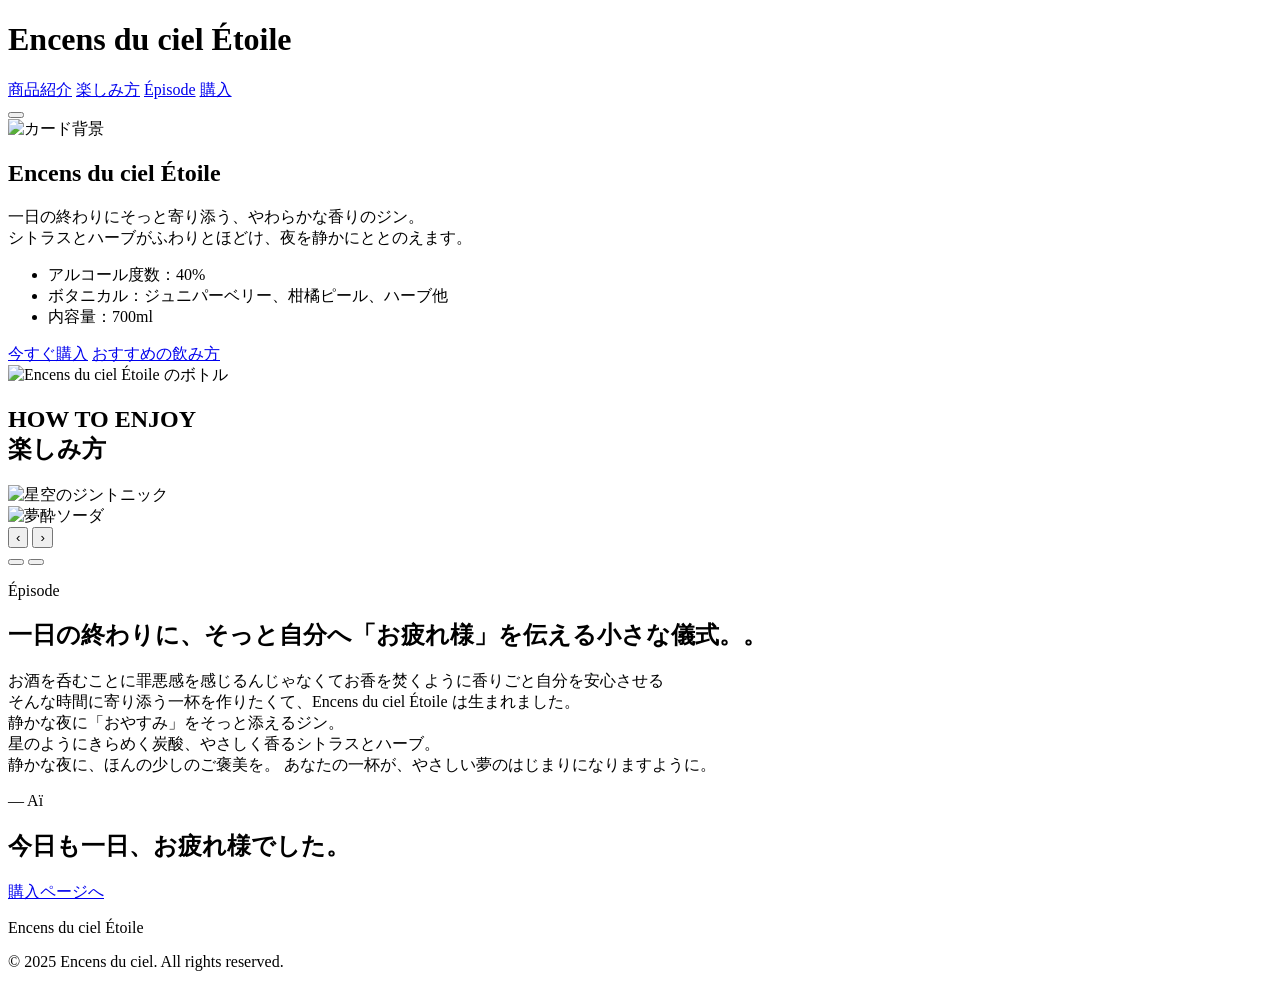
==== index.html @ f519b834 "fix folder structure" ====
<!doctype html>
<html lang="ja">
<head>
<meta charset="utf-8">
<meta name="viewport" content="width=device-width, initial-scale=1.0">	
<title>Encens du ciel Étoile</title>
<link rel="stylesheet" href="encens-du-ciel-etoile/css/style.css?v=10">

</head>

<body>
	 <!-- 固定ヘッダー -->
  <header class="site-header">
    <div class="inner">
      <h1 class="logo">Encens du ciel Étoile</h1>
      <nav class="site-nav">
        <a href="#product">商品紹介</a>
        <a href="#recipes">楽しみ方</a>
        <a href="#episode">Épisode</a>
        <a href="#cta">購入</a>
      </nav>
		<button class="nav-toggle" aria-label="メニューを開く">
  <span></span>
  <span></span>
  <span></span>
</button>
    </div>
  </header>
	
<section class="hero">
    <div class="card-area">
		<!-- カード背景画像 -->
		<img class="card-bg" src="encens-du-ciel-etoile/images/cardtop.png" alt="カード背景">
	</div>
</section>

<section id="product" class="product">
  <div class="product__inner">
    <!-- テキスト側 -->
    <div class="product__copy">
      <h2 class="product__title">Encens du ciel Étoile</h2>
      <p class="product__lead">
        一日の終わりにそっと寄り添う、やわらかな香りのジン。<br>
        シトラスとハーブがふわりとほどけ、夜を静かにととのえます。
      </p>

      <ul class="product__points">
        <li>アルコール度数：40%</li>
        <li>ボタニカル：ジュニパーベリー、柑橘ピール、ハーブ他</li>
        <li>内容量：700ml</li>
      </ul>

      <div class="product__ctas">
        <a href="#cta" class="btn btn--primary">今すぐ購入</a>
        <a href="#recipes" class="btn btn--ghost">おすすめの飲み方</a>
      </div>
    </div>

    <!-- 画像側 -->
    <div class="product__media">
      <img src="encens-du-ciel-etoile/images/bottle.png" alt="Encens du ciel Étoile のボトル" class="product__bottle">
    </div>
  </div>
</section>
	
	<section id="recipes" class="recipes">
  <!--<h2 class="recipes__title">楽しみ方</h2>-->
		<h2 class="recipes__title"><span>HOW TO ENJOY</span><br>楽しみ方</h2>
  <!-- スライダーはこの下に今のままでOK -->
<div class="recipe-slider" aria-live="polite">
    <div class="slide is-active">
      <img src="encens-du-ciel-etoile/images/hoshizora-tonic.png" alt="星空のジントニック">
    </div>
    <div class="slide">
      <img src="encens-du-ciel-etoile/images/yumeyoi-soda.png" alt="夢酔ソーダ">
    </div>

    <button class="nav prev" aria-label="前へ">‹</button>
    <button class="nav next" aria-label="次へ">›</button>

    <div class="dots">
      <button data-index="0" class="is-active" aria-label="1枚目へ"></button>
      <button data-index="1" aria-label="2枚目へ"></button>
    </div>
  </div>
</section>
	
	<section id="episode" class="episode">
  <div class="episode__inner">
    <p class="episode__eyebrow">Épisode</p>
    <h2 class="episode__title">一日の終わりに、そっと自分へ「お疲れ様」を伝える小さな儀式。。</h2>

    <p class="episode__text">
   お酒を呑むことに罪悪感を感じるんじゃなくてお香を焚くように香りごと自分を安心させる<br>
	  そんな時間に寄り添う一杯を作りたくて、Encens du ciel Étoile は生まれました。<br>
      静かな夜に「おやすみ」をそっと添えるジン。<br>
	  星のようにきらめく炭酸、やさしく香るシトラスとハーブ。<br>
      静かな夜に、ほんの少しのご褒美を。
      あなたの一杯が、やさしい夢のはじまりになりますように。
	
    </p>
    <div class="episode__signature">— Aï</div>
  </div>
</section>
	
<section  id="cta" class="cta">
  <div class="cta__inner">
    <h2 class="cta__title">今日も一日、お疲れ様でした。</h2>
    <a href="#" class="btn btn--cta">購入ページへ</a>
  </div>
</section>
	
<script>
(() => {
  const slider = document.querySelector('.recipe-slider');
  const slides = [...slider.querySelectorAll('.slide')];
  const dots   = [...slider.querySelectorAll('.dots button')];
  const prev   = slider.querySelector('.prev');
  const next   = slider.querySelector('.next');

  let i = 0, timer;

  function show(n){
    slides[i].classList.remove('is-active');
    dots[i].classList.remove('is-active');
    i = (n + slides.length) % slides.length;
    slides[i].classList.add('is-active');
    dots[i].classList.add('is-active');
  }

  function play(){
    stop();
    timer = setInterval(() => show(i+1), 5000); // 5秒ごと
  }
  function stop(){ if (timer) clearInterval(timer); }

  // 矢印 & ドット
  prev.addEventListener('click', () => { show(i-1); play(); });
  next.addEventListener('click', () => { show(i+1); play(); });
  dots.forEach((d, idx) => d.addEventListener('click', () => { show(idx); play(); }));

  // ホバーで一時停止（任意）
  slider.addEventListener('mouseenter', stop);
  slider.addEventListener('mouseleave', play);

  play();
})();
</script>	

	<footer class="site-footer">
  <div class="footer__inner">
    <p class="footer__brand">Encens du ciel Étoile</p>
    <p class="footer__copy">© 2025 Encens du ciel. All rights reserved.</p>
  </div>
</footer>
	
<script>
  const navToggle = document.querySelector('.nav-toggle');
  const siteNav = document.querySelector('.site-nav');

  navToggle.addEventListener('click', () => {
    navToggle.classList.toggle('active');
    siteNav.classList.toggle('active');
  });
</script>	
</body>
</html>
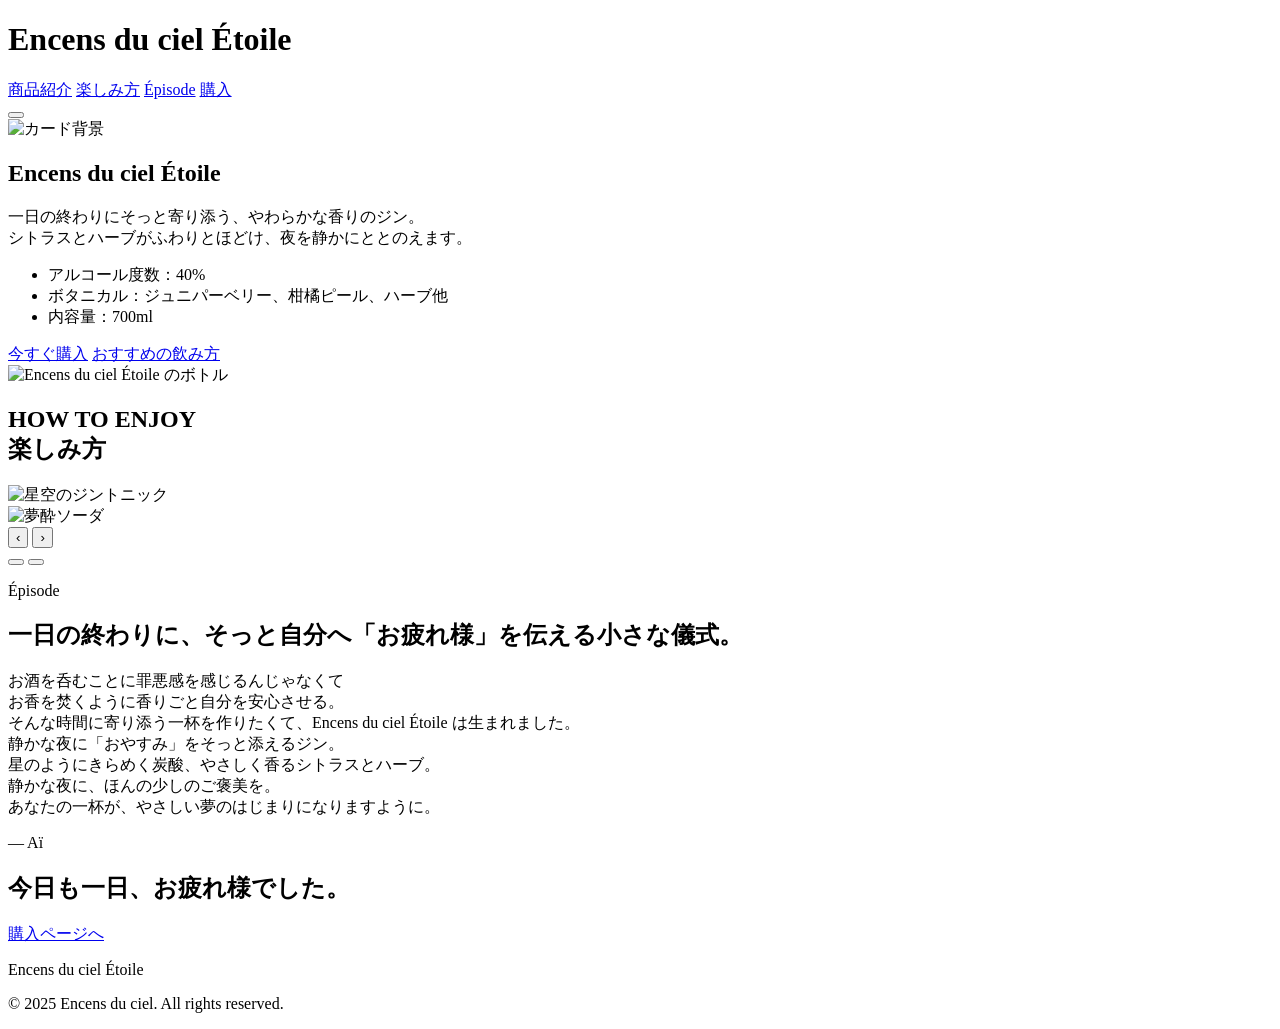
==== commit 0d9a89dc: "new" ====
--- a/index.html
+++ b/index.html
@@ -2,14 +2,13 @@
 <html lang="ja">
 <head>
 <meta charset="utf-8">
-<meta name="viewport" content="width=device-width, initial-scale=1.0">	
+<meta name="viewport" content="width=device-width, initial-scale=1.0"> 
 <title>Encens du ciel Étoile</title>
-<link rel="stylesheet" href="encens-du-ciel-etoile/css/style.css?v=10">
-
+<link rel="stylesheet" href="/encens-du-ciel-etoile/css/style.css?v=10">
 </head>
 
 <body>
-	 <!-- 固定ヘッダー -->
+  <!-- 固定ヘッダー -->
   <header class="site-header">
     <div class="inner">
       <h1 class="logo">Encens du ciel Étoile</h1>
@@ -19,149 +18,138 @@
         <a href="#episode">Épisode</a>
         <a href="#cta">購入</a>
       </nav>
-		<button class="nav-toggle" aria-label="メニューを開く">
-  <span></span>
-  <span></span>
-  <span></span>
-</button>
+      <button class="nav-toggle" aria-label="メニューを開く">
+        <span></span>
+        <span></span>
+        <span></span>
+      </button>
     </div>
   </header>
-	
-<section class="hero">
+
+  <section class="hero">
     <div class="card-area">
-		<!-- カード背景画像 -->
-		<img class="card-bg" src="encens-du-ciel-etoile/images/cardtop.png" alt="カード背景">
-	</div>
-</section>
+      <img class="card-bg" src="/encens-du-ciel-etoile/images/cardtop.png" alt="カード背景">
+    </div>
+  </section>
 
-<section id="product" class="product">
-  <div class="product__inner">
-    <!-- テキスト側 -->
-    <div class="product__copy">
-      <h2 class="product__title">Encens du ciel Étoile</h2>
-      <p class="product__lead">
-        一日の終わりにそっと寄り添う、やわらかな香りのジン。<br>
-        シトラスとハーブがふわりとほどけ、夜を静かにととのえます。
-      </p>
+  <section id="product" class="product">
+    <div class="product__inner">
+      <div class="product__copy">
+        <h2 class="product__title">Encens du ciel Étoile</h2>
+        <p class="product__lead">
+          一日の終わりにそっと寄り添う、やわらかな香りのジン。<br>
+          シトラスとハーブがふわりとほどけ、夜を静かにととのえます。
+        </p>
 
-      <ul class="product__points">
-        <li>アルコール度数：40%</li>
-        <li>ボタニカル：ジュニパーベリー、柑橘ピール、ハーブ他</li>
-        <li>内容量：700ml</li>
-      </ul>
+        <ul class="product__points">
+          <li>アルコール度数：40%</li>
+          <li>ボタニカル：ジュニパーベリー、柑橘ピール、ハーブ他</li>
+          <li>内容量：700ml</li>
+        </ul>
 
-      <div class="product__ctas">
-        <a href="#cta" class="btn btn--primary">今すぐ購入</a>
-        <a href="#recipes" class="btn btn--ghost">おすすめの飲み方</a>
+        <div class="product__ctas">
+          <a href="#cta" class="btn btn--primary">今すぐ購入</a>
+          <a href="#recipes" class="btn btn--ghost">おすすめの飲み方</a>
+        </div>
+      </div>
+
+      <div class="product__media">
+        <img src="/encens-du-ciel-etoile/images/bottle.png" alt="Encens du ciel Étoile のボトル" class="product__bottle">
       </div>
     </div>
+  </section>
 
-    <!-- 画像側 -->
-    <div class="product__media">
-      <img src="encens-du-ciel-etoile/images/bottle.png" alt="Encens du ciel Étoile のボトル" class="product__bottle">
+  <section id="recipes" class="recipes">
+    <h2 class="recipes__title"><span>HOW TO ENJOY</span><br>楽しみ方</h2>
+    <div class="recipe-slider" aria-live="polite">
+      <div class="slide is-active">
+        <img src="/encens-du-ciel-etoile/images/hoshizora-tonic.png" alt="星空のジントニック">
+      </div>
+      <div class="slide">
+        <img src="/encens-du-ciel-etoile/images/yumeyoi-soda.png" alt="夢酔ソーダ">
+      </div>
+
+      <button class="nav prev" aria-label="前へ">‹</button>
+      <button class="nav next" aria-label="次へ">›</button>
+
+      <div class="dots">
+        <button data-index="0" class="is-active" aria-label="1枚目へ"></button>
+        <button data-index="1" aria-label="2枚目へ"></button>
+      </div>
     </div>
-  </div>
-</section>
-	
-	<section id="recipes" class="recipes">
-  <!--<h2 class="recipes__title">楽しみ方</h2>-->
-		<h2 class="recipes__title"><span>HOW TO ENJOY</span><br>楽しみ方</h2>
-  <!-- スライダーはこの下に今のままでOK -->
-<div class="recipe-slider" aria-live="polite">
-    <div class="slide is-active">
-      <img src="encens-du-ciel-etoile/images/hoshizora-tonic.png" alt="星空のジントニック">
+  </section>
+
+  <section id="episode" class="episode">
+    <div class="episode__inner">
+      <p class="episode__eyebrow">Épisode</p>
+      <h2 class="episode__title">一日の終わりに、そっと自分へ「お疲れ様」を伝える小さな儀式。</h2>
+      <p class="episode__text">
+        お酒を呑むことに罪悪感を感じるんじゃなくて<br>
+        お香を焚くように香りごと自分を安心させる。<br>
+        そんな時間に寄り添う一杯を作りたくて、Encens du ciel Étoile は生まれました。<br>
+        静かな夜に「おやすみ」をそっと添えるジン。<br>
+        星のようにきらめく炭酸、やさしく香るシトラスとハーブ。<br>
+        静かな夜に、ほんの少しのご褒美を。<br>
+        あなたの一杯が、やさしい夢のはじまりになりますように。
+      </p>
+      <div class="episode__signature">— Aï</div>
     </div>
-    <div class="slide">
-      <img src="encens-du-ciel-etoile/images/yumeyoi-soda.png" alt="夢酔ソーダ">
+  </section>
+
+  <section id="cta" class="cta">
+    <div class="cta__inner">
+      <h2 class="cta__title">今日も一日、お疲れ様でした。</h2>
+      <a href="#" class="btn btn--cta">購入ページへ</a>
     </div>
+  </section>
 
-    <button class="nav prev" aria-label="前へ">‹</button>
-    <button class="nav next" aria-label="次へ">›</button>
+  <footer class="site-footer">
+    <div class="footer__inner">
+      <p class="footer__brand">Encens du ciel Étoile</p>
+      <p class="footer__copy">© 2025 Encens du ciel. All rights reserved.</p>
+    </div>
+  </footer>
 
-    <div class="dots">
-      <button data-index="0" class="is-active" aria-label="1枚目へ"></button>
-      <button data-index="1" aria-label="2枚目へ"></button>
-    </div>
-  </div>
-</section>
-	
-	<section id="episode" class="episode">
-  <div class="episode__inner">
-    <p class="episode__eyebrow">Épisode</p>
-    <h2 class="episode__title">一日の終わりに、そっと自分へ「お疲れ様」を伝える小さな儀式。。</h2>
+  <script>
+    (() => {
+      const slider = document.querySelector('.recipe-slider');
+      const slides = [...slider.querySelectorAll('.slide')];
+      const dots   = [...slider.querySelectorAll('.dots button')];
+      const prev   = slider.querySelector('.prev');
+      const next   = slider.querySelector('.next');
+      let i = 0, timer;
 
-    <p class="episode__text">
-   お酒を呑むことに罪悪感を感じるんじゃなくてお香を焚くように香りごと自分を安心させる<br>
-	  そんな時間に寄り添う一杯を作りたくて、Encens du ciel Étoile は生まれました。<br>
-      静かな夜に「おやすみ」をそっと添えるジン。<br>
-	  星のようにきらめく炭酸、やさしく香るシトラスとハーブ。<br>
-      静かな夜に、ほんの少しのご褒美を。
-      あなたの一杯が、やさしい夢のはじまりになりますように。
-	
-    </p>
-    <div class="episode__signature">— Aï</div>
-  </div>
-</section>
-	
-<section  id="cta" class="cta">
-  <div class="cta__inner">
-    <h2 class="cta__title">今日も一日、お疲れ様でした。</h2>
-    <a href="#" class="btn btn--cta">購入ページへ</a>
-  </div>
-</section>
-	
-<script>
-(() => {
-  const slider = document.querySelector('.recipe-slider');
-  const slides = [...slider.querySelectorAll('.slide')];
-  const dots   = [...slider.querySelectorAll('.dots button')];
-  const prev   = slider.querySelector('.prev');
-  const next   = slider.querySelector('.next');
+      function show(n){
+        slides[i].classList.remove('is-active');
+        dots[i].classList.remove('is-active');
+        i = (n + slides.length) % slides.length;
+        slides[i].classList.add('is-active');
+        dots[i].classList.add('is-active');
+      }
 
-  let i = 0, timer;
+      function play(){
+        stop();
+        timer = setInterval(() => show(i+1), 5000);
+      }
+      function stop(){ if (timer) clearInterval(timer); }
 
-  function show(n){
-    slides[i].classList.remove('is-active');
-    dots[i].classList.remove('is-active');
-    i = (n + slides.length) % slides.length;
-    slides[i].classList.add('is-active');
-    dots[i].classList.add('is-active');
-  }
+      prev.addEventListener('click', () => { show(i-1); play(); });
+      next.addEventListener('click', () => { show(i+1); play(); });
+      dots.forEach((d, idx) => d.addEventListener('click', () => { show(idx); play(); }));
 
-  function play(){
-    stop();
-    timer = setInterval(() => show(i+1), 5000); // 5秒ごと
-  }
-  function stop(){ if (timer) clearInterval(timer); }
+      slider.addEventListener('mouseenter', stop);
+      slider.addEventListener('mouseleave', play);
+      play();
+    })();
+  </script>
 
-  // 矢印 & ドット
-  prev.addEventListener('click', () => { show(i-1); play(); });
-  next.addEventListener('click', () => { show(i+1); play(); });
-  dots.forEach((d, idx) => d.addEventListener('click', () => { show(idx); play(); }));
-
-  // ホバーで一時停止（任意）
-  slider.addEventListener('mouseenter', stop);
-  slider.addEventListener('mouseleave', play);
-
-  play();
-})();
-</script>	
-
-	<footer class="site-footer">
-  <div class="footer__inner">
-    <p class="footer__brand">Encens du ciel Étoile</p>
-    <p class="footer__copy">© 2025 Encens du ciel. All rights reserved.</p>
-  </div>
-</footer>
-	
-<script>
-  const navToggle = document.querySelector('.nav-toggle');
-  const siteNav = document.querySelector('.site-nav');
-
-  navToggle.addEventListener('click', () => {
-    navToggle.classList.toggle('active');
-    siteNav.classList.toggle('active');
-  });
-</script>	
+  <script>
+    const navToggle = document.querySelector('.nav-toggle');
+    const siteNav = document.querySelector('.site-nav');
+    navToggle.addEventListener('click', () => {
+      navToggle.classList.toggle('active');
+      siteNav.classList.toggle('active');
+    });
+  </script>
 </body>
-</html>
+</html>
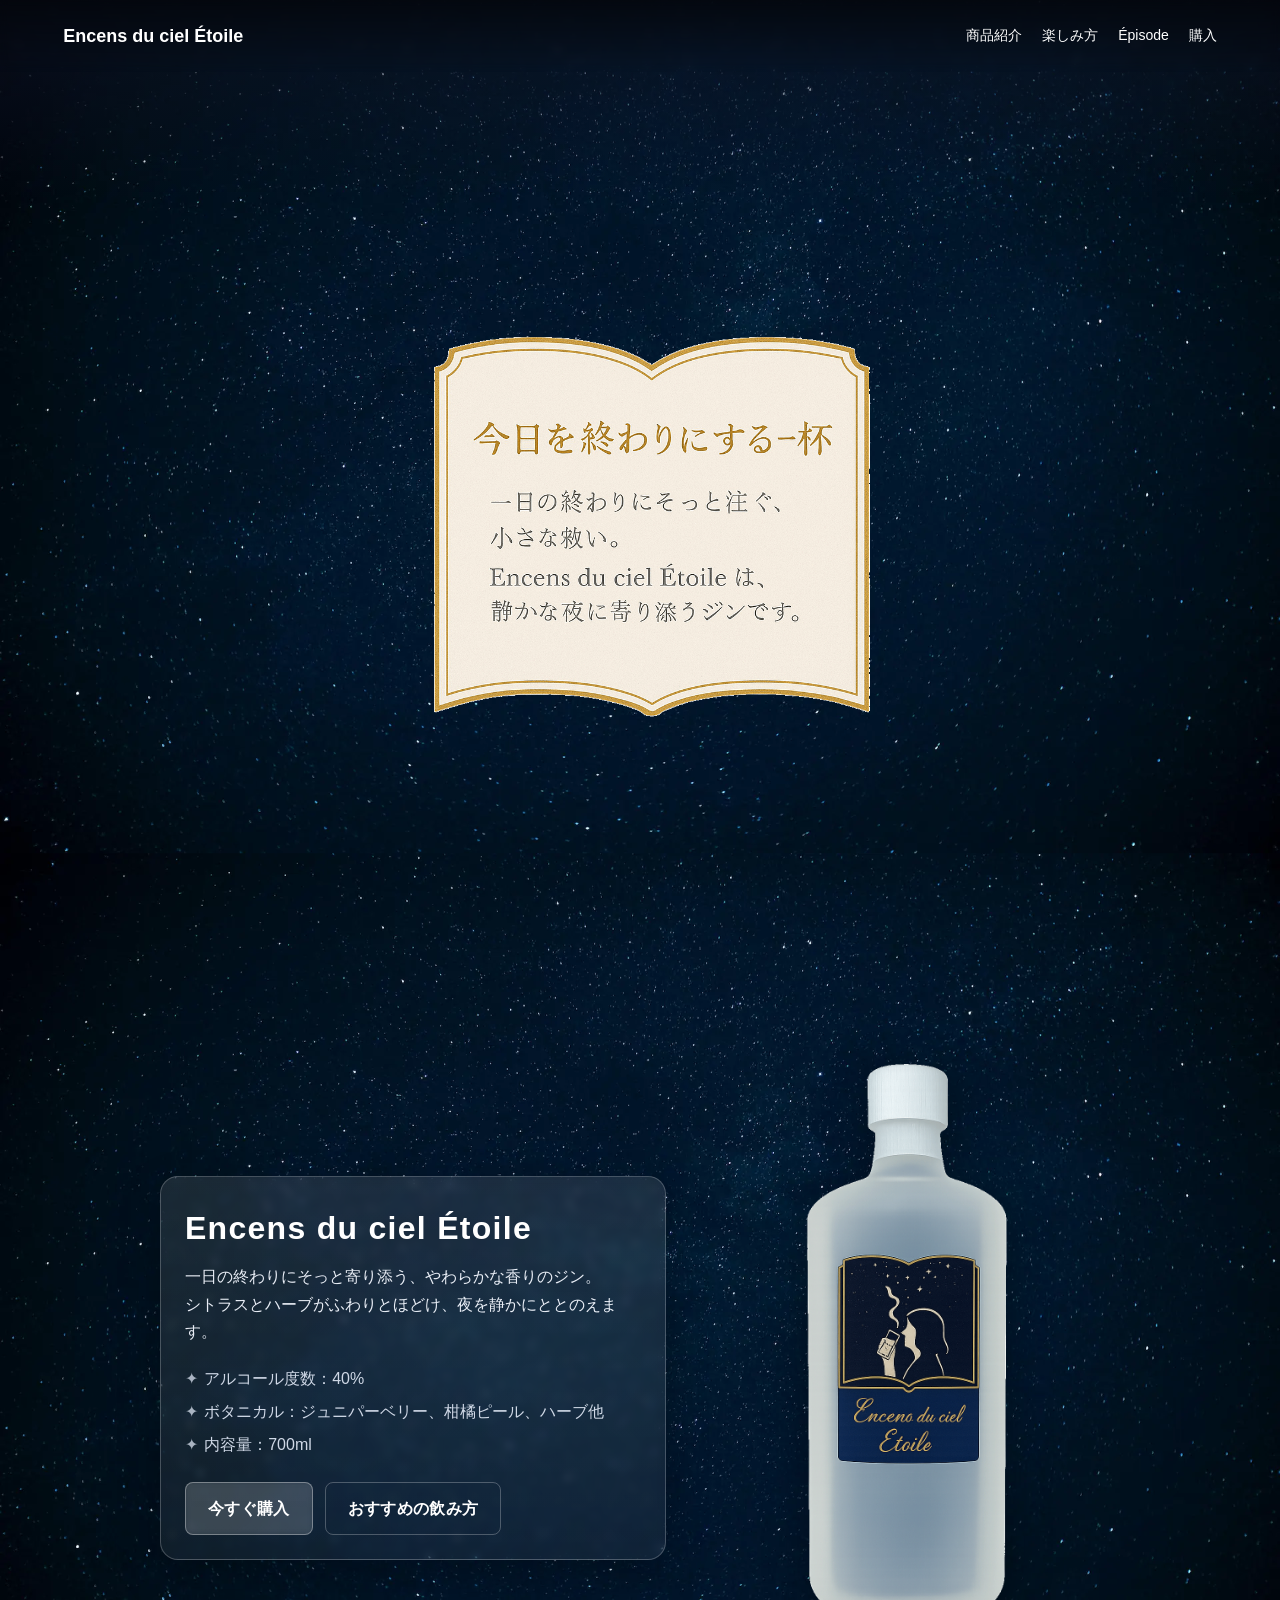
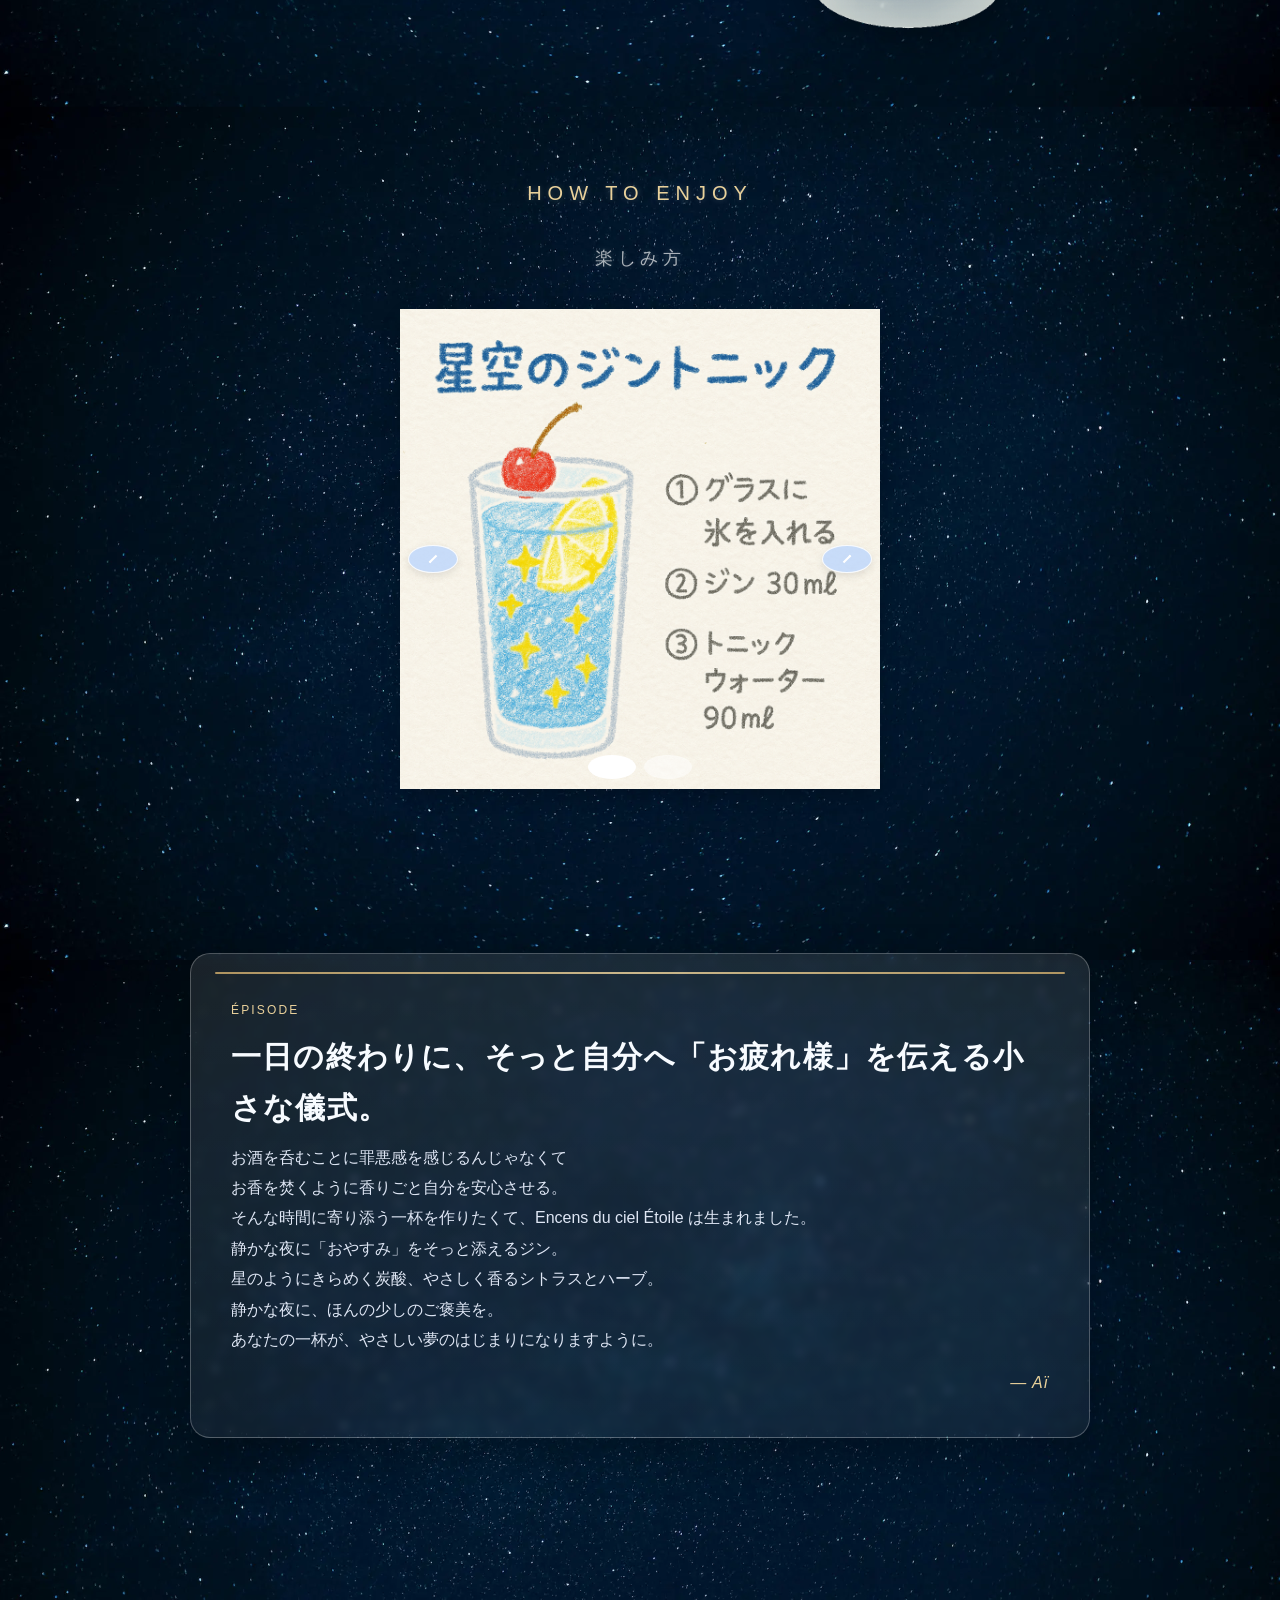
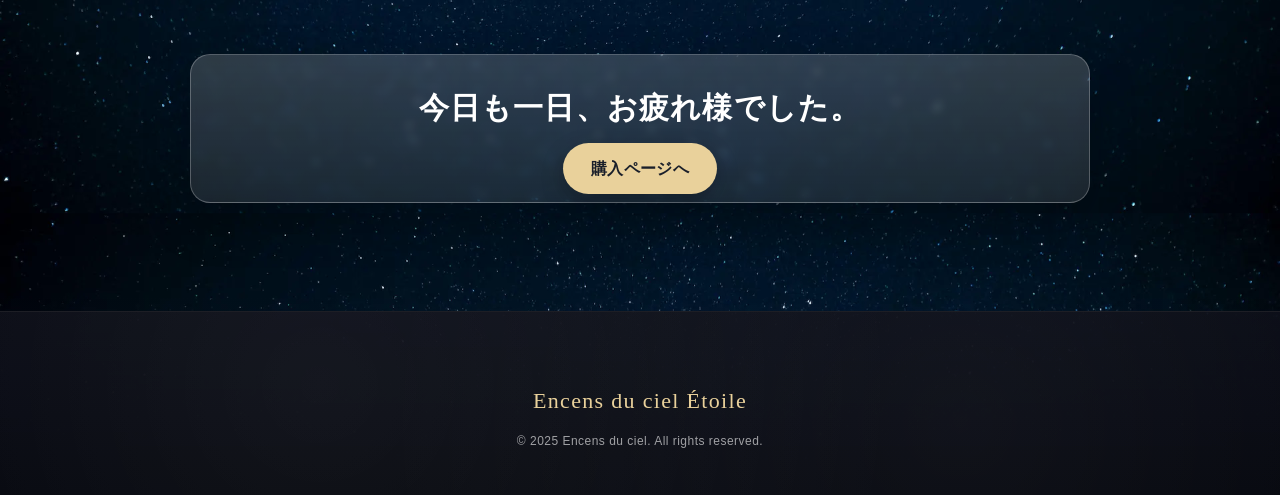
==== commit cf5c7fb3: "new" ====
--- a/index.html
+++ b/index.html
@@ -4,7 +4,7 @@
 <meta charset="utf-8">
 <meta name="viewport" content="width=device-width, initial-scale=1.0"> 
 <title>Encens du ciel Étoile</title>
-<link rel="stylesheet" href="/encens-du-ciel-etoile/css/style.css?v=10">
+<link rel="stylesheet" href="css/style.css?v=10">
 </head>
 
 <body>
@@ -28,7 +28,7 @@
 
   <section class="hero">
     <div class="card-area">
-      <img class="card-bg" src="/encens-du-ciel-etoile/images/cardtop.png" alt="カード背景">
+      <img class="card-bg" src="images/cardtop.png" alt="カード背景">
     </div>
   </section>
 
@@ -54,7 +54,7 @@
       </div>
 
       <div class="product__media">
-        <img src="/encens-du-ciel-etoile/images/bottle.png" alt="Encens du ciel Étoile のボトル" class="product__bottle">
+        <img src="images/bottle.png" alt="Encens du ciel Étoile のボトル" class="product__bottle">
       </div>
     </div>
   </section>
@@ -63,10 +63,10 @@
     <h2 class="recipes__title"><span>HOW TO ENJOY</span><br>楽しみ方</h2>
     <div class="recipe-slider" aria-live="polite">
       <div class="slide is-active">
-        <img src="/encens-du-ciel-etoile/images/hoshizora-tonic.png" alt="星空のジントニック">
+        <img src="images/hoshizora-tonic.png" alt="星空のジントニック">
       </div>
       <div class="slide">
-        <img src="/encens-du-ciel-etoile/images/yumeyoi-soda.png" alt="夢酔ソーダ">
+        <img src="images/yumeyoi-soda.png" alt="夢酔ソーダ">
       </div>
 
       <button class="nav prev" aria-label="前へ">‹</button>
--- a/css/style.css
+++ b/css/style.css
@@ -0,0 +1,688 @@
+@charset "utf-8";
+/* CSS Document */
+/* ぜんぶの要素の余白リセット＆レイアウト安定 */
+* { box-sizing: border-box; }
+html, body { margin: 0; padding: 0; }
+
+/* 文字と全体の基本 */
+/* body の背景だけ置き換え */
+body {
+  font-family: "Hiragino Kaku Gothic ProN", "Yu Gothic", Meiryo, sans-serif;
+  line-height: 1.7;
+  color: #fff;
+
+  /* 星空の背景をループ */
+  background: 
+    linear-gradient(180deg, rgba(11,19,36,0.8), rgba(11,19,36,0) 200px),
+    linear-gradient(0deg, rgba(11,19,36,0.8), rgba(11,19,36,0) 200px),
+    #0b1324 url("../images/top.webp.webp") center top / 100% auto repeat-y;
+  background-attachment: scroll;
+}
+ /* ヘッダーの高さを変数で管理 */
+:root { --header-h: 72px; }
+
+/* ===== ヘッダーとナビ（PC基準の完成版）===== */
+
+/* 固定ヘッダー */
+.site-header{
+  position: fixed;
+  top: 0; left: 0; right: 0;
+  height: var(--header-h);
+  z-index: 1000;
+  display: flex;
+  align-items: center;
+  background: linear-gradient(to bottom, rgba(0,0,0,.55), rgba(0,0,0,0));
+  backdrop-filter: blur(4px);
+  color: #fff;
+}
+
+/* ヘッダーの中身を左右に並べる */
+.site-header .inner{
+  width: min(1200px, 92vw);
+  margin: 0 auto;
+  display: flex;
+  align-items: center;
+  justify-content: space-between;
+  padding: 0 12px;
+  position: relative; /* ハンバーガーのabsolute基準になる */
+}
+
+/* ロゴ */
+.site-header .logo{
+  font-size: 18px;
+  margin: 0;
+  color:#fff;
+}
+
+/* ←ここ新しく増えるやつ。PCのときナビを横並びにする役 */
+.site-nav{
+  display: flex;
+  align-items: center;
+}
+
+/* ナビ内のリンク */
+.site-header .site-nav a{
+  color: #fff;
+  text-decoration: none;
+  margin-left: 20px;
+  font-size: 14px;
+}
+.site-header .site-nav a:hover{
+  opacity: .8;
+}
+
+/* ハンバーガー本体 */
+.nav-toggle {
+  display: none; /* PCでは非表示、スマホでは@mediaでdisplay:flexにしてるのでOK */
+  flex-direction: column;
+  justify-content: center;      /* 真ん中寄せ */
+  align-items: center;
+  width: 28px;
+  height: 28px;                 /* ちょっと正方形にすると押しやすい＆回転きれい */
+  background: transparent;
+  border: none;
+  padding: 0;
+  cursor: pointer;
+  z-index: 3000;
+}
+
+/* 3本線 */
+.nav-toggle span {
+  display: block;
+  width: 28px;
+  height: 3px;
+  background: #fff;
+  border-radius: 2px;
+  box-shadow: 0 0 4px rgba(0,0,0,.8);
+  transition: transform .3s ease, opacity .3s ease;
+  transform-origin: center center;
+  position: relative;
+}
+
+/* 3本を上下に並べる（縦の位置だけズラす） */
+.nav-toggle span:nth-child(1) { transform: translateY(-7px); }
+.nav-toggle span:nth-child(2) { transform: translateY(0);    }
+.nav-toggle span:nth-child(3) { transform: translateY(7px);  }
+
+/* active：Xの形に */
+.nav-toggle.active span:nth-child(1) {
+  transform: rotate(45deg) translateY(0);
+}
+.nav-toggle.active span:nth-child(2) {
+  opacity: 0;
+}
+.nav-toggle.active span:nth-child(3) {
+  transform: rotate(-45deg) translateY(0);
+}
+
+/* ヘッダーの分だけ本文を下げる（かぶり防止） */
+body{
+  padding-top: var(--header-h);
+}
+
+/* スムーススクロール（お好み） */
+html{ scroll-behavior: smooth; }
+
+.hero{
+  display:flex;
+  justify-content:center;/*横中央*/
+  align-items:center; /*縦中央*/
+  min-height: 100vh; /* 画面いっぱいの高さ */
+  padding:0;
+}
+
+.card-area {
+  position: relative;
+  width: min(90vw, 900px);   /* 横幅は今のままでOK */
+  max-height: 85vh;          /* 画面の85%までに制限（これ追加） */
+  display: flex;
+  justify-content: center;
+  align-items: center;
+}
+
+.card-bg {
+  width: 100%;
+  height: auto;
+  max-height: 100vh;          /* ←これで縦の制限をかける */
+  display: block;
+  object-fit: contain;       /* 比率を保って全体を収める */
+}
+
+/* ===== Product ===== */
+#product { position: relative; }  /* 瓶の基準にする */
+
+.product{
+  padding: clamp(40px, 6vh, 120px) 16px;
+}
+
+/* 2カラムのレイアウトを安定させる */
+.product__inner{
+  width: min(1100px, 92vw);
+  margin: 0 auto;
+  display: grid;
+  grid-template-columns: minmax(420px, 1.1fr) minmax(360px, 0.9fr);
+  column-gap: clamp(20px, 4vw, 40px);
+  align-items: flex-start; /* ← カードと瓶の「肩」を上でそろえる基本 */
+}
+
+/* === Product: ガラスカード（テキスト側） === */
+.product__copy {
+  max-width: 520px; /* 横幅をある程度そろえることで改行を安定させる */
+  padding: 24px;
+  color: #f7fbff;
+  background: linear-gradient(180deg, rgba(255,255,255,.10), rgba(255,255,255,.06));
+  border: 1px solid rgba(255,255,255,.22);
+  border-radius: 18px;
+  backdrop-filter: blur(6px);
+  box-shadow: 0 16px 40px rgba(0,0,0,.28);
+
+  /* ← カードの上下位置の微調整（瓶と肩を合わせたいとき） */
+  position: relative;
+  top: 0px;  /* -40pxでちょい持ち上げる。左右のPCで様子見して調整してOK */
+}
+
+/* 瓶側カラム */
+.product__media{
+  display: flex;
+  align-items: flex-start;     /* 瓶の“肩”をカードの上と合わせたいから上揃え */
+  justify-content: flex-start; /* 左寄せ */
+}
+
+/* ボトル画像本体 */
+.product__bottle{
+  height: clamp(420px, 50vw, 750px); /* ← デスクトップでも小さくなりすぎないように上限大きめ */
+  width: auto;
+  margin: 0;
+  filter: drop-shadow(0 10px 22px rgba(0,0,0,.35));
+  pointer-events: none;
+  transform: translateX(-8px); /* ちょい左に寄せたいなら残す。気にならなければ0でもOK */
+  position: relative;
+  top: 0; /* ← -150pxは消す。ズレの原因になるから一回リセット */
+}
+
+/* タイトル・本文・箇条書き */
+.product__title{
+  margin: 0 0 8px;
+  font-size: clamp(22px, 3vw, 32px);
+  letter-spacing: .04em;
+  color: #fff;
+}
+
+.product__lead{
+  margin: 0 0 20px;
+  color: #e9eef6;
+}
+
+.product__points{
+  list-style: none;
+  padding: 0;
+  margin: 0 0 24px;
+  color: #cfd8e6;
+}
+
+.product__points li{
+  position: relative;
+  padding-left: 1.2em;
+  margin: .35em 0;
+}
+
+.product__points li::before{
+  content: "✦";
+  position: absolute;
+  left: 0;
+  top: 0;
+  opacity: .8;
+}
+
+/* CTAボタン行：PCは横並び、スマホはあとで縦並びに切り替え */
+.product__ctas{
+  display: flex;
+  gap: 12px;
+  align-items: center;
+  flex-wrap: nowrap; /* PCでは折り返さない */
+  margin-top: 10px;
+}
+
+.product__ctas .btn{
+  flex: 0 0 auto;
+  margin: 0;
+}
+
+/* === Buttons === */
+.product .btn,
+.product .btn:link,
+.product .btn:visited{
+  display:inline-block;
+  text-decoration:none;
+  padding: 12px 22px;
+  border-radius: 8px;
+  font-weight: 600;
+  letter-spacing:.02em;
+  color:#fff;
+  transition: transform .12s ease, opacity .12s ease;
+}
+
+.product .btn:hover{
+  transform: translateY(-1px);
+  opacity:.95;
+}
+
+.product .btn--primary{
+  background: rgba(255,255,255,.12);
+  border: 1px solid rgba(255,255,255,.35);
+  backdrop-filter: blur(3px);
+  color:#fff;
+}
+
+.product .btn--ghost{
+  border:1px solid rgba(255,255,255,.25);
+  color:#fff;
+}
+
+/* スライド */
+.recipe-slider .slide{
+  position: absolute;
+  inset: 0;
+  opacity: 0;
+  transition: opacity .6s ease;
+  pointer-events: none;
+  background: rgba(0,0,0,.02);
+}
+.recipe-slider .slide.is-active{
+  opacity: 1;
+  pointer-events: auto;
+}
+.recipe-slider img{
+  width: 100%;
+  height: 100%;
+  object-fit: cover;   /* 全面にフィット（余白が出るなら contain に） */
+}
+/* ドット */
+.recipe-slider .dots{
+  position: absolute; left: 50%; bottom: 10px;
+  transform: translateX(-50%);
+  display: flex; gap: 8px;
+}
+.recipe-slider .dots button{
+  width: 10px; height: 10px; border-radius: 50%;
+  border: 0; background: rgba(255,255,255,.5); cursor: pointer;
+}
+.recipe-slider .dots button.is-active{ background: #fff; }
+
+/* セクションの並び */
+section {
+  padding: 56px 16px;
+  /*border-bottom: 1px dashed #e5e5e5;  /* ワイヤー感を出すための点線 */
+  
+}
+section h2 {
+  max-width: 960px;
+  margin: 0 auto 16px;
+  font-size: 20px;
+  letter-spacing: .04em;
+}
+
+/* 中身の幅をそろえる */
+section > *:not(h2) {
+  max-width: 960px;
+  margin-left: auto;
+  margin-right: auto;
+}
+
+.recipes__title{
+  text-align:center;
+  font-size:18px;
+  letter-spacing:.25em;
+  color:rgba(255,255,255,.65);
+  font-weight:400;
+  margin-bottom:36px;
+  text-transform:uppercase;
+  text-shadow: 0 0 6px rgba(255,255,255,.22);
+}
+.recipes__title span{
+  display:block;
+  font-size:20px;
+  color:#e9d19b;
+  letter-spacing:.3em;
+  margin-bottom:2px;
+}
+
+.recipe-slider {
+  position: relative;
+  max-width: 480px;
+  margin: 0 auto;
+  aspect-ratio: 1 / 1;
+  border-radius: 20px;
+  /* overflow: hidden; ← これを削除またはコメントアウト！ */
+  overflow: visible; /* 代わりにこちらを追加 */
+  box-shadow: 0 6px 20px rgba(0,0,0,.2);
+}
+
+/* 丸いナビボタン（小さめ＆白矢印） */
+.recipe-slider .nav {
+  position: absolute;
+  top: 52%;
+  transform: translateY(-50%);
+  width: 28px;  /* ← 小さく */
+  height: 28px; /* ← 小さく */
+  border-radius: 50%;
+  border: 1.5px solid rgba(255, 255, 255, 0.85);
+  background: rgba(180, 210, 255, 0.7); /* 淡い水色 */
+  box-shadow: 0 3px 8px rgba(0, 0, 0, 0.1);
+  display: flex;
+  align-items: center;
+  justify-content: center;
+  z-index: 10;
+  cursor: pointer;
+  transition: transform .2s ease, box-shadow .2s ease, background .2s ease;
+	color: transparent;        /* ← ボタン内のテキストを透明にする */
+  font-size: 0;              /* ← テキスト幅を潰す */
+  line-height: 0;
+}
+
+/* 矢印の形をCSSで白く描画（黒い文字を消す） */
+.recipe-slider .nav::before {
+  content: "";
+  display: block;
+  width: 8px;
+  height: 8px;
+  border-top: 2px solid #fff;   /* 白い矢印線 */
+  border-right: 2px solid #fff; /* 白い矢印線 */
+}
+
+.recipe-slider .nav.prev::before {
+  transform: rotate(-135deg); /* ← 左向き */
+}
+.recipe-slider .nav.next::before {
+  transform: rotate(45deg); /* → 右向き */
+}
+
+/* ボタン位置 */
+.recipe-slider .nav.prev { left: 8px; }
+.recipe-slider .nav.next { right: 8px; }
+
+/* hoverアニメーション */
+.recipe-slider .nav:hover {
+  background: rgba(200, 225, 255, 0.95);
+  transform: translateY(-50%) scale(1.1);
+  box-shadow: 0 4px 10px rgba(0, 0, 0, 0.15);
+}
+/* ===== Épisode ===== */
+.episode{
+  padding: clamp(72px, 12vh, 140px) 16px;
+}
+.episode__inner{
+  width: min(900px, 92vw);
+  margin: 0 auto;
+  padding: clamp(28px, 4vw, 40px);
+  color: #f7fbff;
+  background: linear-gradient(180deg, rgba(255,255,255,.10), rgba(255,255,255,.06));
+  border: 1px solid rgba(255,255,255,.25);
+  border-radius: 20px;
+  backdrop-filter: blur(6px);
+  box-shadow: 0 18px 45px rgba(0,0,0,.25);
+  position: relative;
+}
+
+/* 金色の細い飾りライン（上） */
+.episode__inner::before{
+  content:"";
+  position:absolute; left:24px; right:24px; top:18px;
+  height:2px;
+  background: linear-gradient(90deg,#c9a86a,#e9d19b,#c9a86a);
+  opacity:.85;
+  border-radius:2px;
+}
+
+.episode__eyebrow{
+  margin: 6px 0 10px;
+  letter-spacing: .18em;
+  font-size: 12px;
+  color: #e9d19b;  /* ゴールド */
+  text-transform: uppercase;
+}
+.episode__title{
+  margin: 0 0 10px;
+  font-size: clamp(22px,3.2vw,30px);
+  letter-spacing: .04em;
+}
+.episode__text{
+  margin: 0 0 14px;
+  color: #dfe7f5;
+  line-height: 1.9;
+}
+.episode__signature{
+  margin-top: 10px;
+  color: #e9d19b;
+  font-style: italic;
+  text-align: right;
+  letter-spacing: .06em;
+}
+/* CTA ボタン（仮） */
+button {
+  display: inline-block;
+  padding: 12px 24px;
+  font-size: 16px;
+  border: 1px solid #333;
+  cursor: pointer;
+  border-radius: 6px;
+}
+button:hover { opacity: .85; }
+
+section { scroll-margin-top: var(--header-h); }
+
+/* ===== CTA ===== */
+#cta { scroll-margin-top: var(--header-h); } /* 見出しに被らない用 */
+.cta{
+  padding: clamp(72px, 12vh, 140px) 16px;
+}
+.cta__inner{
+  width: min(900px, 92vw);
+  margin: 0 auto;
+  text-align: center;
+  color: #f7fbff;
+  background: linear-gradient(180deg, 
+	  rgba(255,255,255,.18), 
+	  rgba(255,255,255,.10));
+  border: 1px solid rgba(255,255,255,.25);
+  border-radius: 20px;
+  backdrop-filter: blur(6px);
+  box-shadow: 0 18px 45px rgba(0,0,0,.25);
+}
+.cta__title{
+  margin: 27px 0 10px;
+  font-size: clamp(22px,3.2vw,30px);
+  letter-spacing: .04em;
+  color:#fff;
+}
+.cta__text{
+  margin: 0 24px 10px;
+  color:#dfe7f5;
+  line-height: 1.9;
+}
+.btn--cta{
+  display:inline-block;
+  padding: 12px 28px;
+  border-radius: 999px;
+  background: #e9d19b;      /* やわらかゴールド */
+  color: #1a1f2a;
+  text-decoration: none;
+  font-weight: 700;
+  letter-spacing: .02em;
+  box-shadow: 0 8px 22px rgba(0,0,0,.25);
+  transition: transform .15s ease, box-shadow .15s ease, opacity .15s ease;
+	/*margin-top: 4px;    ボタンの上に余白 */
+  margin-bottom: 8px; /* 下にも少し余白 */
+}
+.btn--cta:hover{
+  transform: translateY(-1px);
+  box-shadow: 0 12px 28px rgba(0,0,0,.32);
+  opacity: .95;
+}
+/* ===== Footer（静かな夜の余韻）===== */
+.site-footer {
+  background: linear-gradient(180deg, rgba(8,10,20,0.95), rgba(3,5,12,1));
+  text-align: center;
+  padding: 48px 16px 32px;
+  color: #dfe7f5;
+  border-top: 1px solid rgba(255,255,255,.1);
+  position: relative;
+  overflow: hidden;
+}
+
+/* かすかな星のきらめき */
+.site-footer::before {
+  content: "";
+  position: absolute;
+  inset: 0;
+  background: radial-gradient(circle at 25% 40%, rgba(255,255,255,.06), transparent 60%),
+              radial-gradient(circle at 75% 60%, rgba(255,255,255,.05), transparent 60%);
+  animation: footerStars 10s ease-in-out infinite alternate;
+  z-index: 0;
+}
+
+@keyframes footerStars {
+  from { opacity: .9; }
+  to { opacity: .4; }
+}
+
+.footer__inner {
+  position: relative;
+  z-index: 2;
+}
+
+.footer__brand {
+  font-family: 'Cinzel Decorative', serif; /* 英字ロゴっぽくしたいなら */
+  font-size: clamp(18px, 2vw, 22px);
+  color: #e9d19b; /* ゴールド */
+  margin-bottom: 8px;
+  letter-spacing: .06em;
+}
+
+.footer__copy {
+  font-size: 12px;
+  color: rgba(255,255,255,.6);
+  letter-spacing: .04em;
+}
+
+/* === ガラスカード共通 === */
+.episode__inner,
+.cta__inner,
+.product__copy {
+  backdrop-filter: blur(4px);
+  -webkit-backdrop-filter: blur(4px);
+}
+
+
+/* PC用（デフォルト） */
+@media (min-width: 769px){
+  .product__copy{ top: 150px; }
+  .nav-toggle{ display: none !important; }  /* ← 念のため !important 付け */
+}
+
+/* ここからスマホ用 */
+@media (max-width:768px){
+
+  :root{ --header-h:60px; }
+
+  .site-header .logo{ font-size:16px; }
+
+  /* スマホではハンバーガーを出す */
+  .nav-toggle{
+    display: flex;            /* ← ここはOK（!importantは付けない） */
+    position: absolute;
+    top: 50%;
+    right: 20px;
+    width: 28px;
+    height: 28px;
+    z-index: 3000;
+    transform: translateY(-50%);
+  }
+
+  /* ===== スマホ用ナビ ===== */
+  .site-nav {
+    position: fixed;
+    top: var(--header-h);
+    left: 0; right: 0;
+    width: 100%;
+    flex-direction: column;
+    text-align: center;
+    padding: 32px 24px;
+    row-gap: 24px;
+    z-index: 2500;
+
+    /* 夜更けの黒グラデーション */
+    background: linear-gradient(
+      180deg,
+      rgba(2, 4, 10, 0.95) 0%,
+      rgba(8, 12, 20, 0.92) 30%,
+      rgba(10, 15, 25, 0.88) 60%,
+      rgba(11, 17, 28, 0.6) 85%,
+      rgba(11, 17, 28, 0.2) 100%
+    );
+    backdrop-filter: blur(8px);
+
+    /* 初期は非表示 */
+    opacity: 0; visibility: hidden; pointer-events: none;
+    transform: translateY(-10px);
+    transition: opacity .6s ease, transform .6s ease, visibility .6s ease;
+  }
+
+  .site-nav.active {
+    opacity: 1; visibility: visible; pointer-events: auto;
+    transform: translateY(0);
+  }
+
+  .site-nav a {
+    font-size: 18px; letter-spacing: .05em; color: #f7f7f7; text-decoration: none;
+    transition: opacity .35s ease, transform .35s ease;
+  }
+  .site-nav a:hover { opacity: .7; transform: translateY(-2px); }
+
+  /* ===== 他セクションのスマホ調整 ===== */
+  .product__inner{ grid-template-columns: 1fr; row-gap: 28px; text-align: center; }
+  .product__media{ justify-content: center; }
+  .product__bottle{ height: clamp(340px, 70vw, 520px); transform: none; }
+  .product__copy{ order:1; margin: 0 0 16px; top: 0 !important; }
+  .product__media{ order:2; }
+  .product__ctas{ flex-direction: column; gap: 10px; }
+
+  .recipe-slider{ max-width: 92vw; }
+  .recipe-slider .nav{ width: 24px; height: 24px; }
+  .recipe-slider .nav::before{ width: 6px; height: 6px; }
+
+  .episode__inner{ padding: 22px; }
+  .cta__inner{ padding: 24px; }
+  .hero{ min-height: calc(100svh - var(--header-h)); }
+  body{ background-attachment: scroll; }
+  .btn, .btn--cta{ min-height: 44px; padding: 12px 22px; }
+  #product, #recipes, #episode, #cta{ scroll-margin-top: var(--header-h); }
+  .recipe-slider img{ object-fit: contain; }
+
+  /* ===== ハンバーガー線のスタイル（スマホ内に閉じ込める） ===== */
+  .nav-toggle {
+    width: 32px;
+    height: 32px;
+    justify-content: center;
+    align-items: center;
+    background: transparent;
+    border: 0;
+    padding: 0;
+    cursor: pointer;
+    z-index: 3000;
+  }
+  .nav-toggle span{
+    position: absolute; left: 50%; top: 50%;
+    width: 26px; height: 2.5px; background: #fff; border-radius: 2px;
+    box-shadow: 0 0 3px rgba(0,0,0,.6);
+    transform-origin: center; transition: transform .25s ease, opacity .25s ease;
+  }
+  .nav-toggle span:nth-child(1){ transform: translate(-50%, calc(-50% - 7px)); }
+  .nav-toggle span:nth-child(2){ transform: translate(-50%, -50%); }
+  .nav-toggle span:nth-child(3){ transform: translate(-50%, calc(-50% + 7px)); }
+
+  .nav-toggle.active span:nth-child(1){ transform: translate(-50%, -50%) rotate(45deg); }
+  .nav-toggle.active span:nth-child(2){ opacity: 0; }
+  .nav-toggle.active span:nth-child(3){ transform: translate(-50%, -50%) rotate(-45deg); }
+}
+/* ← ここで@media(max-width:768px) を閉じる（この下はPCにも効く） */
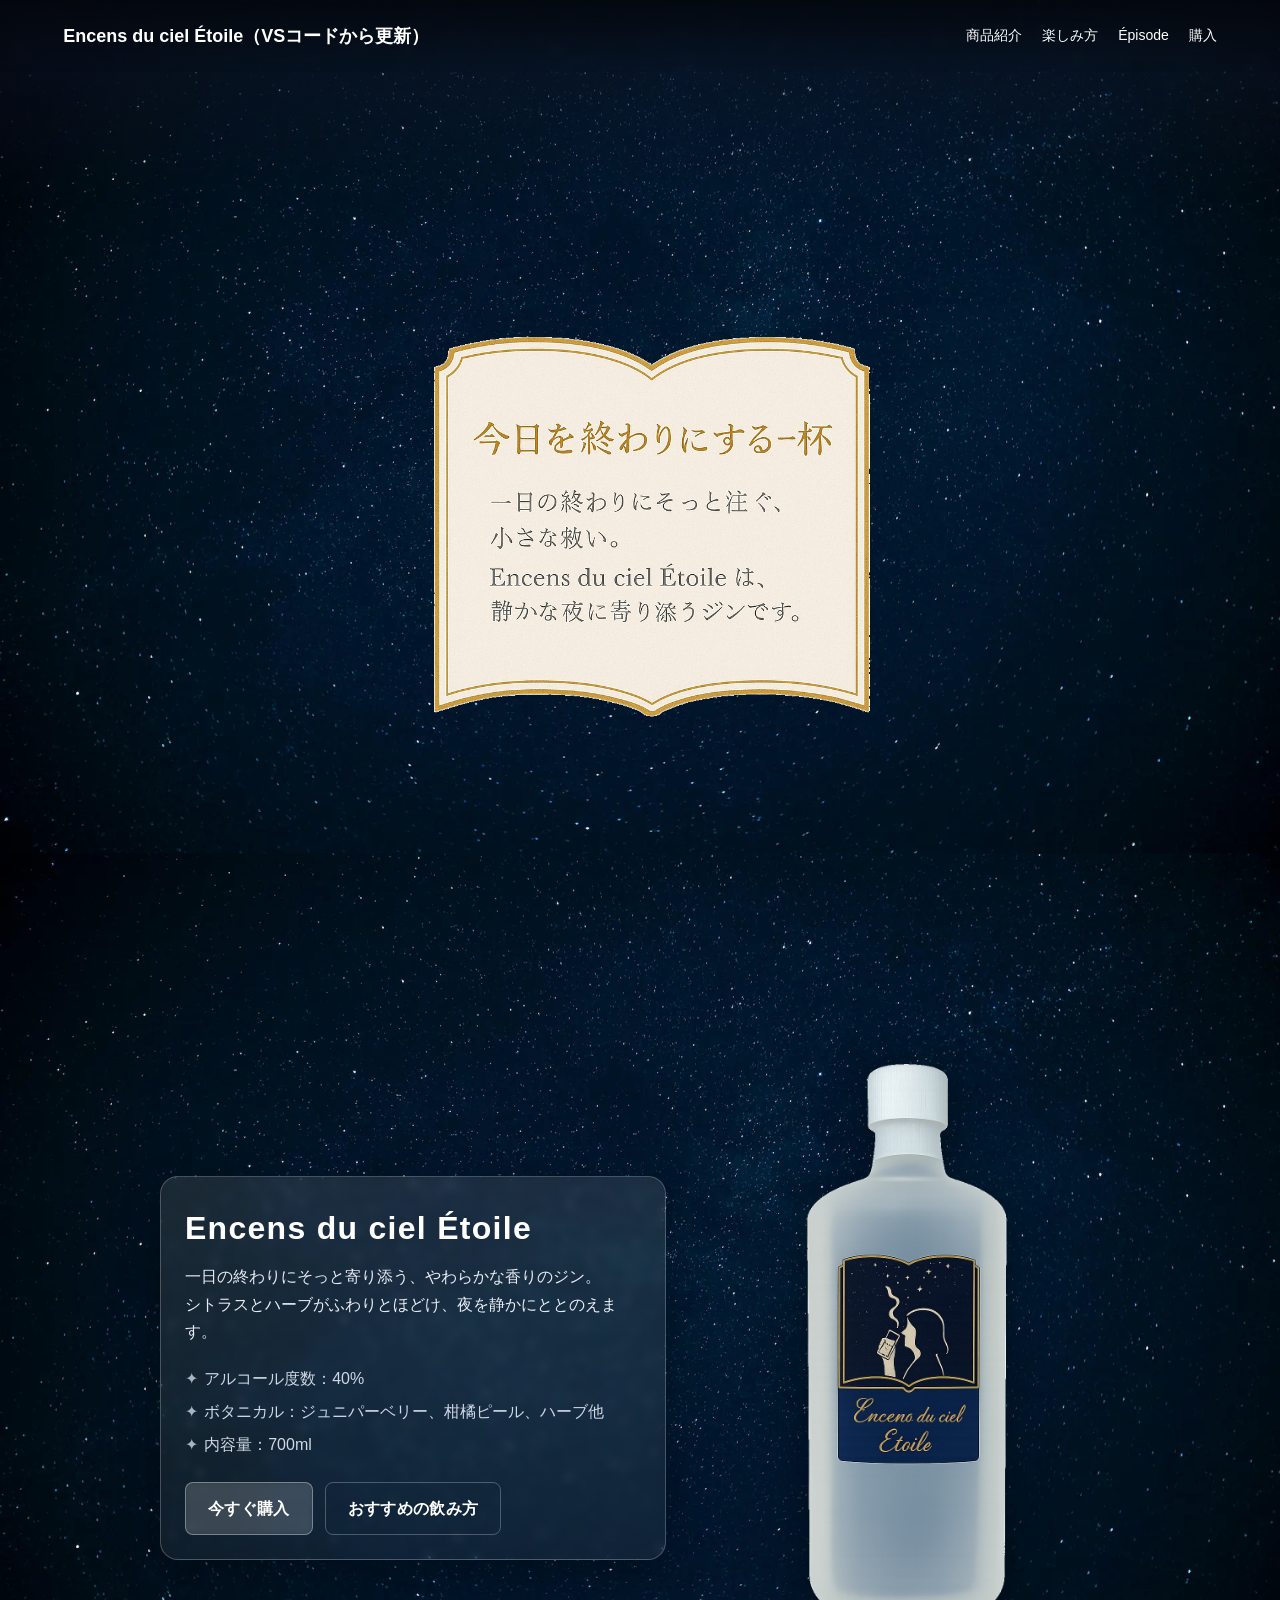
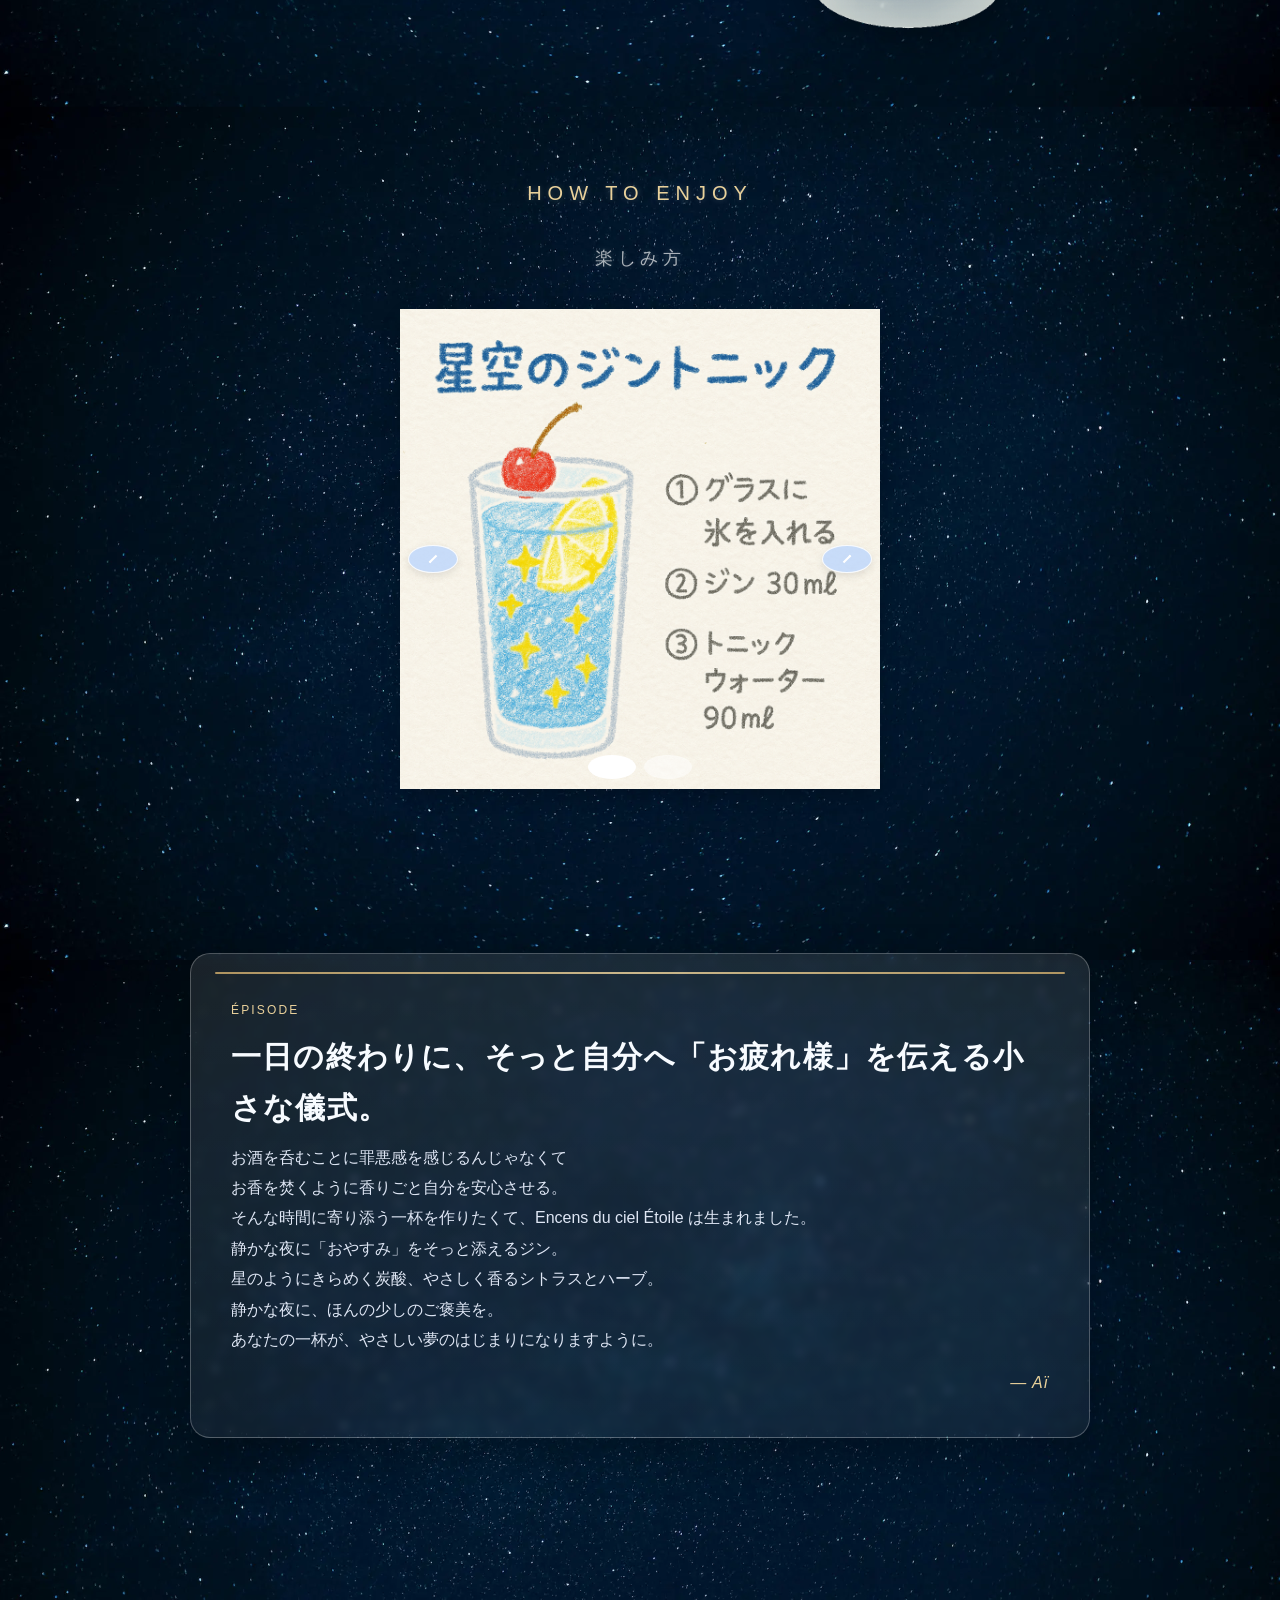
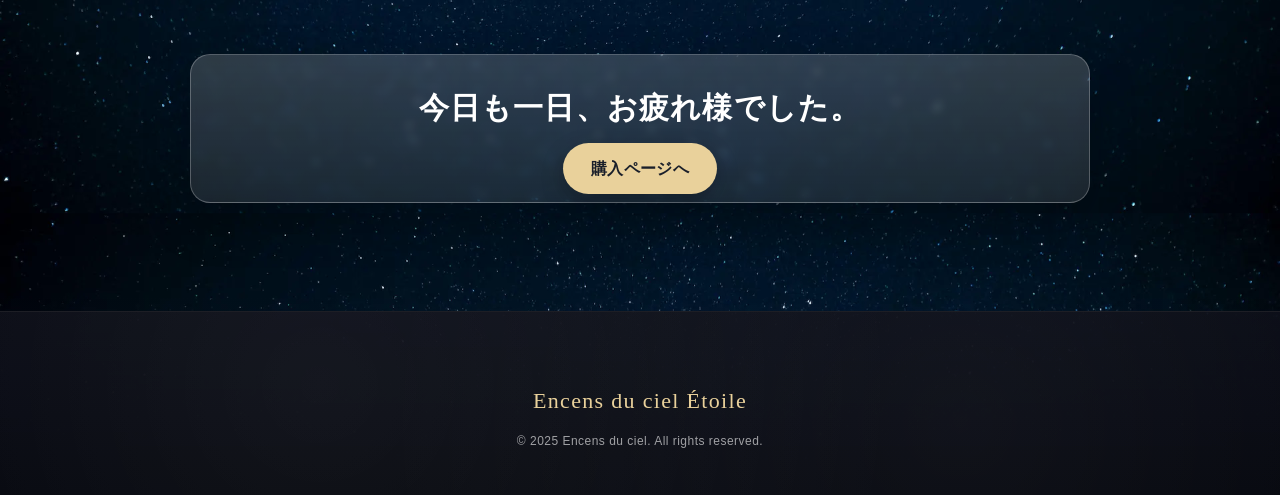
==== commit d2ca229d: "タイトル変更テスト" ====
--- a/index.html
+++ b/index.html
@@ -11,7 +11,7 @@
   <!-- 固定ヘッダー -->
   <header class="site-header">
     <div class="inner">
-      <h1 class="logo">Encens du ciel Étoile</h1>
+      <h1 class="logo">Encens du ciel Étoile（VSコードから更新）</h1>
       <nav class="site-nav">
         <a href="#product">商品紹介</a>
         <a href="#recipes">楽しみ方</a>
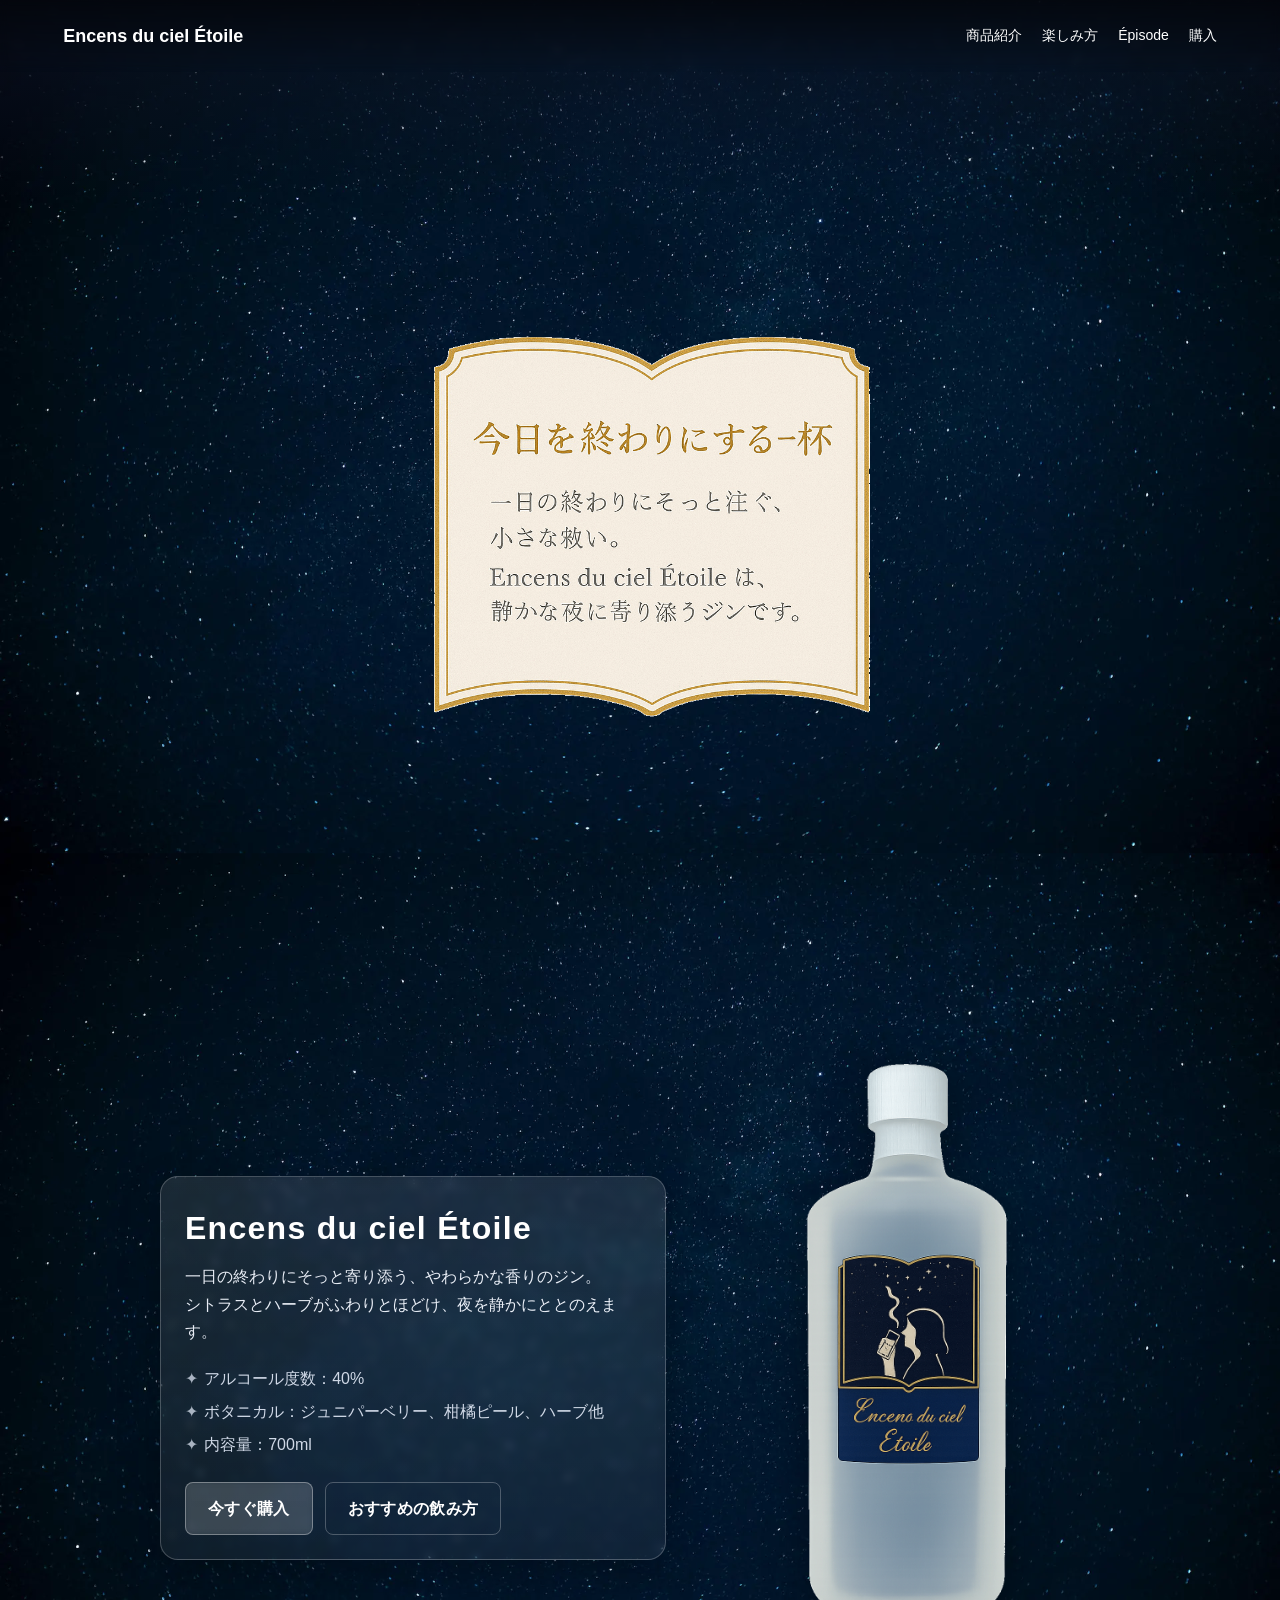
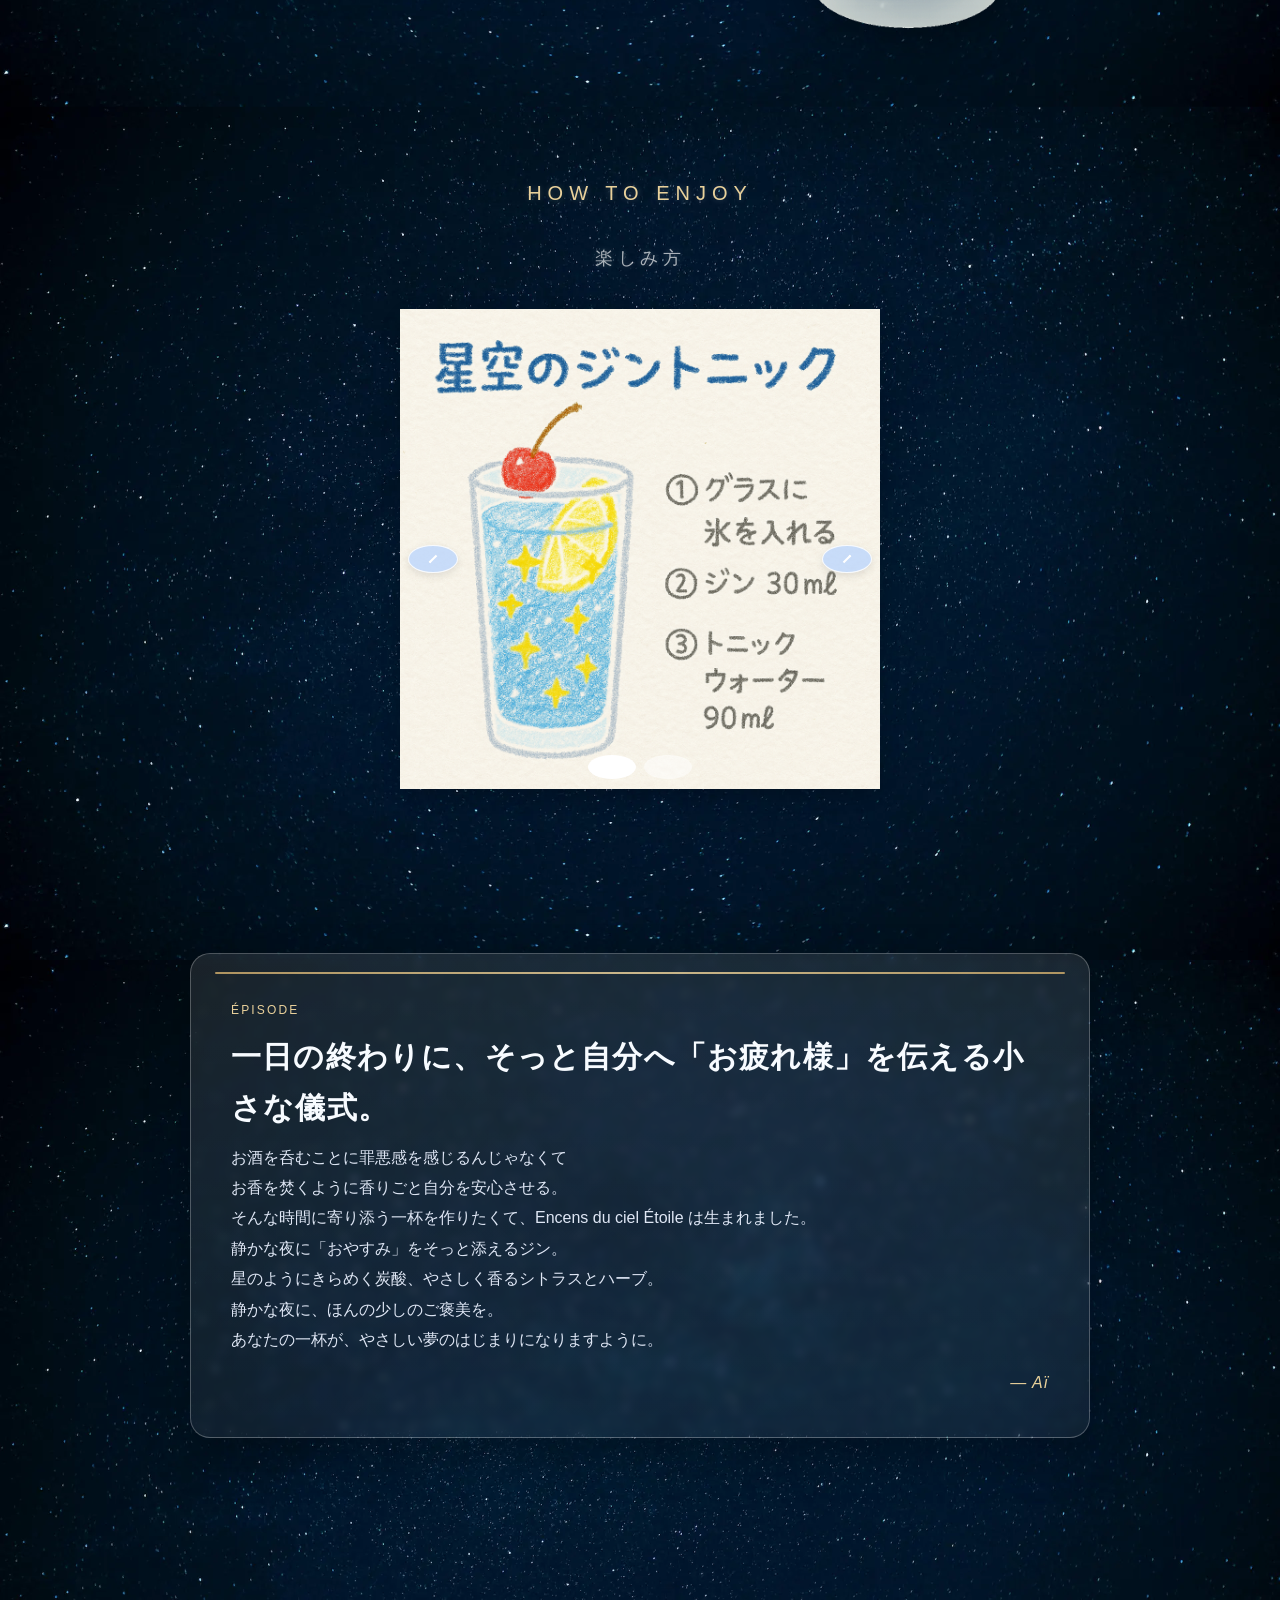
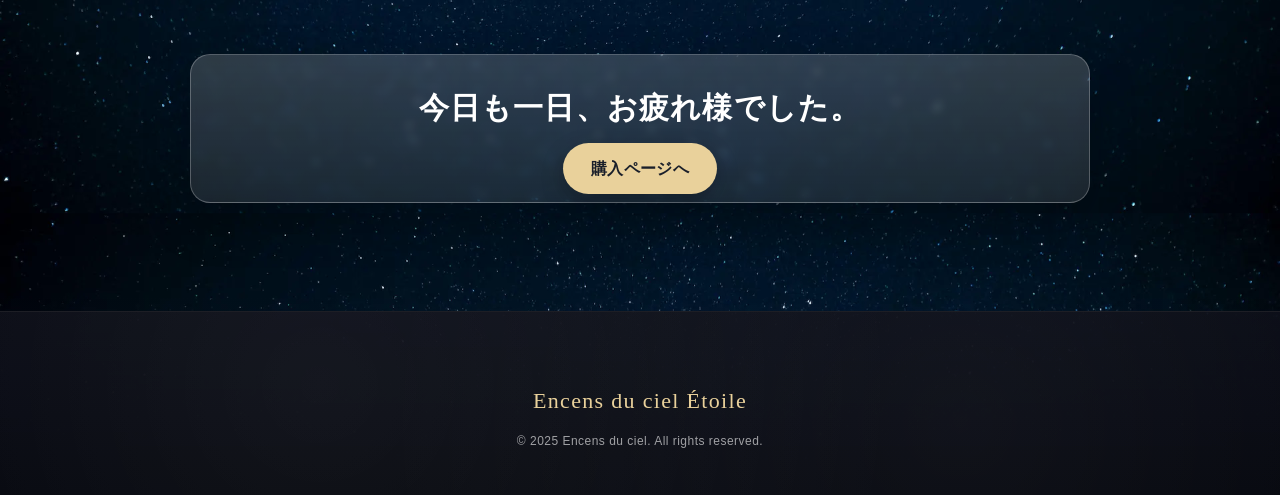
==== commit 72e9da45: "VSコードから更新を削除" ====
--- a/index.html
+++ b/index.html
@@ -11,7 +11,7 @@
   <!-- 固定ヘッダー -->
   <header class="site-header">
     <div class="inner">
-      <h1 class="logo">Encens du ciel Étoile（VSコードから更新）</h1>
+      <h1 class="logo">Encens du ciel Étoile</h1>
       <nav class="site-nav">
         <a href="#product">商品紹介</a>
         <a href="#recipes">楽しみ方</a>
